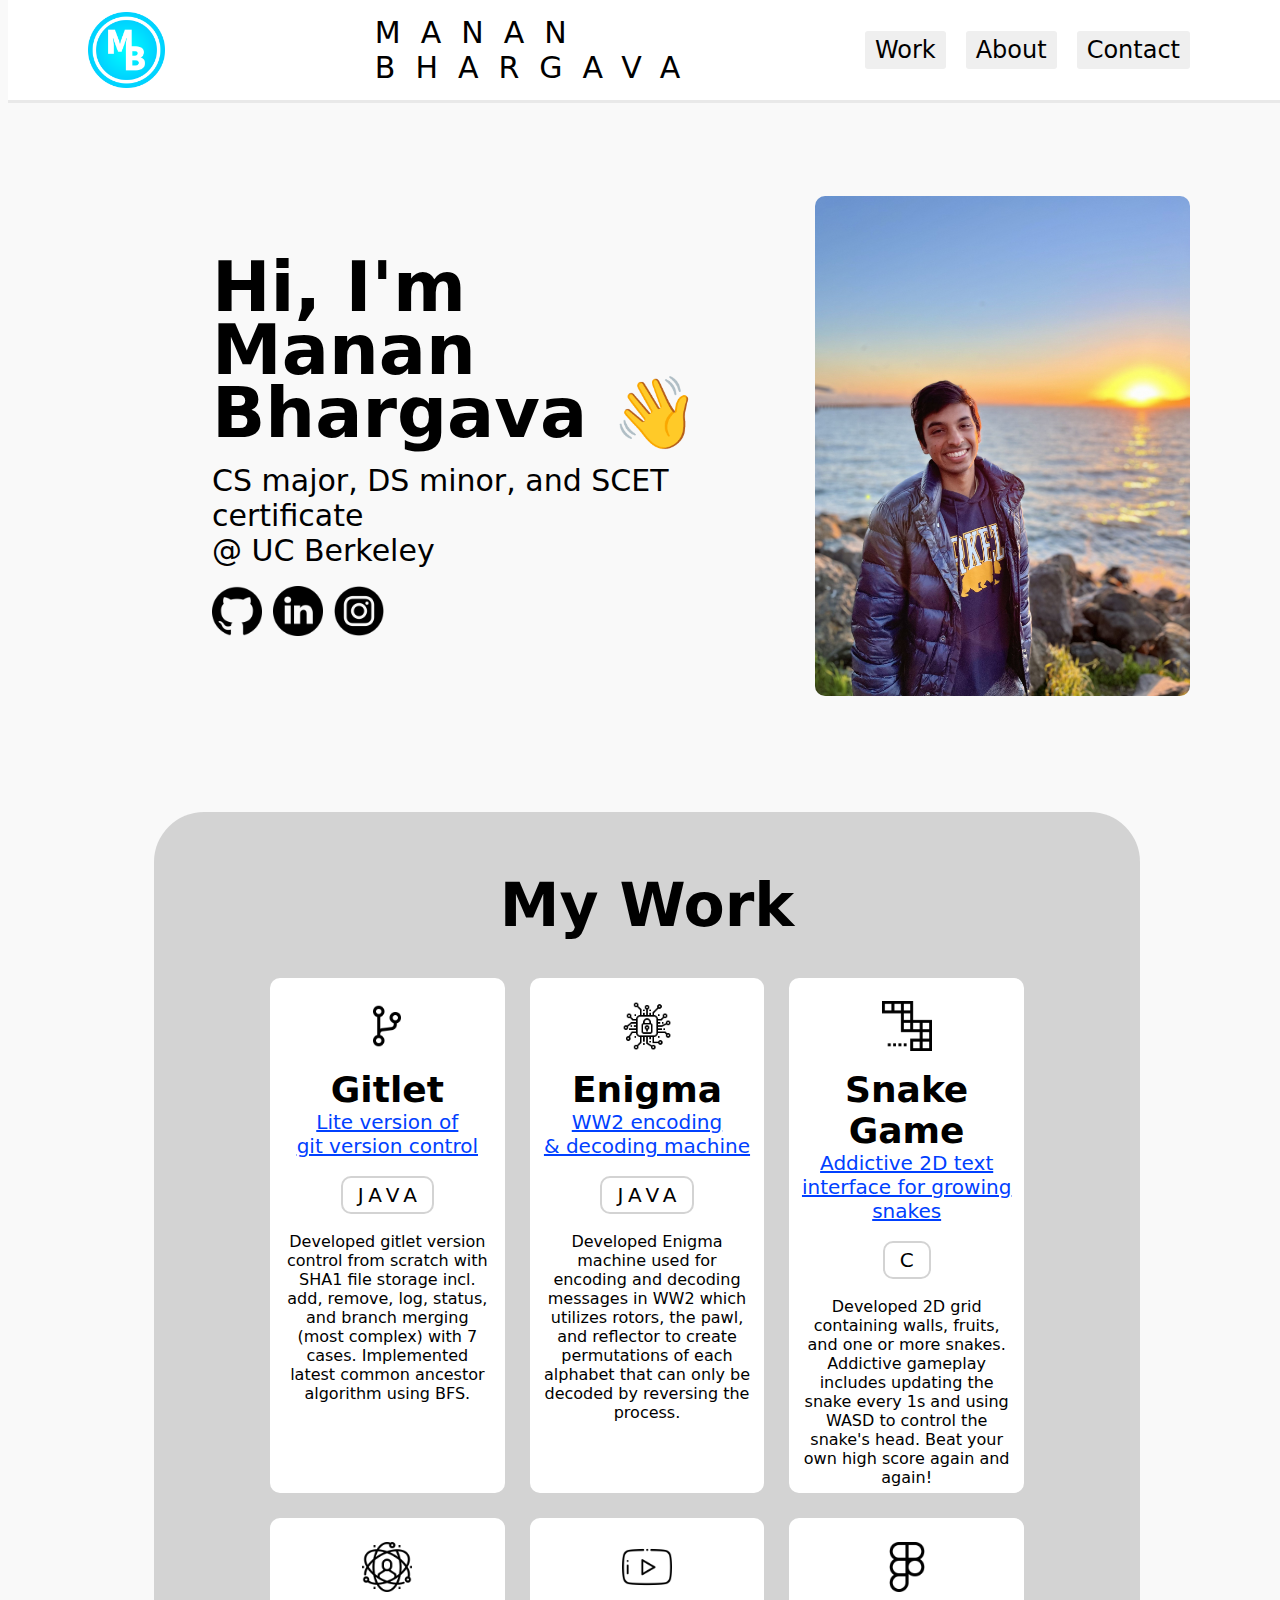
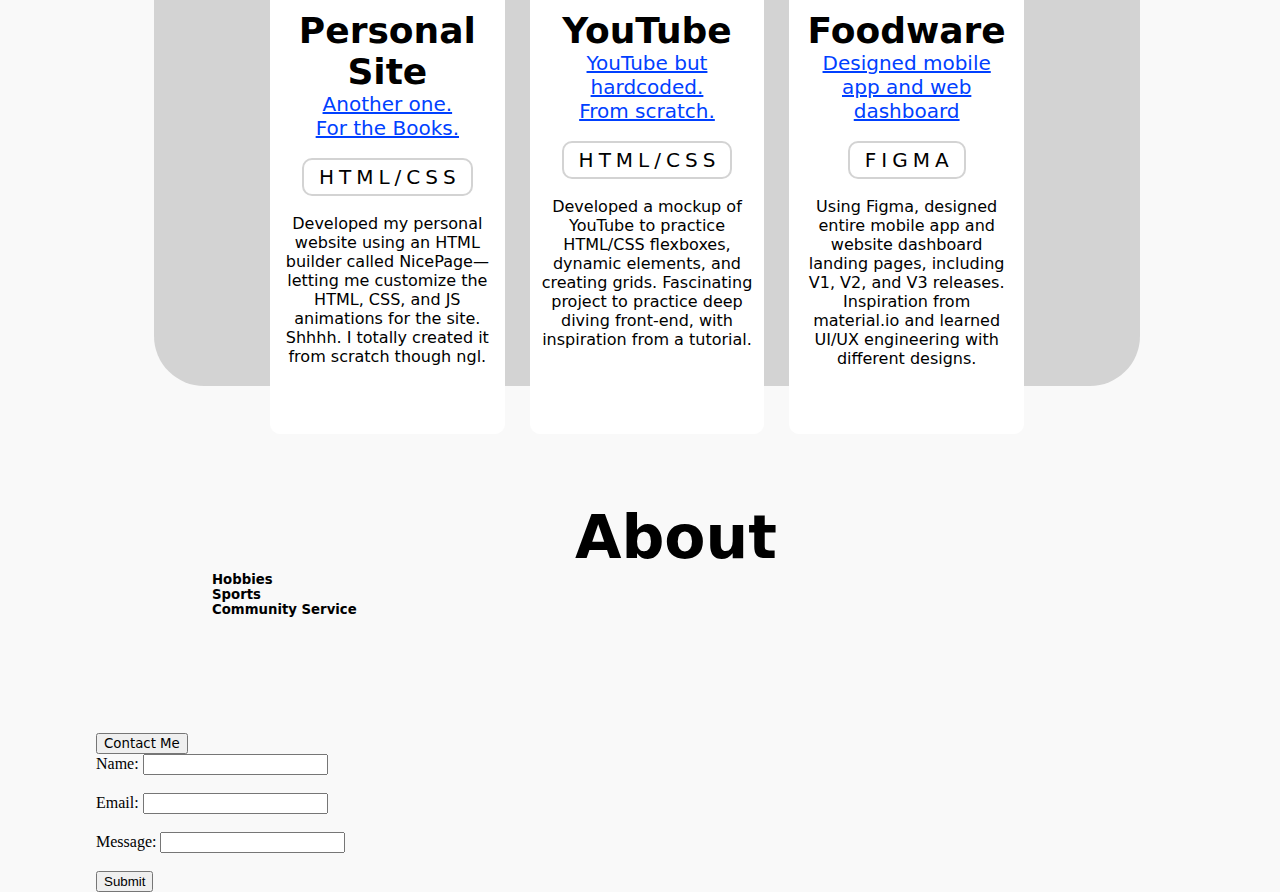
==== index.html @ b3841c80 "finished work section" ====
<!DOCTYPE html>

<html>
  <head>
    <title>Manan Bhargava</title>
    <link rel="stylesheet" href="styles.css">
  </head>
  
  <body>
    <header class="header">
      <div class="logo-container">
        <img class="logo-icon" src="/images/mb-logo.png">
      </div>

      <div class="name-container">
        <p>MANAN BHARGAVA</p>
      </div>

      <nav class="nav-container">
        <!-- create buttons -->
        <button class="nav-button">Work</button>
        <button class="nav-button">About</button>
        <button class="nav-button">Contact</button>
      </nav>
    </header>

    <div class="hello-section block">
      <div class="left-hello-section">
        <h1 class="hello-title">Hi, I'm
          <br>Manan Bhargava 👋</h1>
        <br>
        <h3 class="hello-subtitle">CS major, DS minor, and SCET certificate
           <br> @ UC Berkeley</h3>
        <br>
        <div class="social-grid">
          <img class="social-icon" src="images/github-icon.png">
          <img class="social-icon" src="images/linkedin-icon.png">
          <img class="social-icon" src="images/instagram-icon.png">
        </div>
      </div>
      <div class="right-hello-section">
        <img class="home-pic" src="/images/manan-sunset.jpeg">
      </div>
    </div>

    <div class="work-section block">
      <h2 class="section-title">My Work</h2>
      <div class="grid-container">
        <div class="grid-item">
          <img class="project-icon" src="/images/git-icon.png">
          <br>
          <h3 class="project-title">Gitlet</h3>
          <a class="project-subtitle" target="_blank" href="https://www.freecodecamp.org/news/what-is-git-learn-git-version-control/">
            Lite version of <br> git version control
          </a>
          <br>
          <div class="project-language-container">
            <h5 class="project-language">JAVA</h5>
          </div>
          <br>
          <div class="project-description">
            <p>Developed gitlet version control from scratch with SHA1 file storage incl. add, remove, log, status, and branch merging (most complex) with 7 cases. Implemented latest common ancestor algorithm using BFS.
            </p>
          </div>
        </div>
        <div class="grid-item">
          <img class="project-icon" src="/images/enigma-icon.png">
          <br>
          <h3 class="project-title">Enigma</h3>
          <a class="project-subtitle" target="_blank" href=https://www.youtube.com/watch?v=G2_Q9FoD-oQ&ab_channel=Numberphile">
            WW2 encoding <br> & decoding machine
          </a>
          <br>
          <div class="project-language-container">
            <h5 class="project-language">JAVA</h5>
          </div>
          <br>
          <div class="project-description">
            <p>Developed Enigma machine used for encoding and decoding messages in WW2 which utilizes rotors, the pawl, and reflector to create permutations of each alphabet that can only be decoded by reversing the process.</p>
          </div>
        </div>
        <div class="grid-item">
          <img class="project-icon" src="/images/snake-icon.png">
          <br>
          <h3 class="project-title">Snake Game</h3>
          <a class="project-subtitle" target="_blank" href="https://www.xarg.org/project/html5-snake/">
            Addictive 2D text interface for growing snakes
          </a>
          <br>
          <div class="project-language-container">
            <h5 class="project-language">C</h5>
          </div>
          <br>
          <div class="project-description">
            <p>Developed 2D grid containing walls, fruits, and one or more snakes. Addictive gameplay includes updating the snake every 1s and using WASD to control the snake's head. Beat your own high score again and again! </p>
          </div>
        </div>
        <div class="grid-item">
          <img class="project-icon" src="/images/personal-icon.png">
          <br>
          <h3 class="project-title">Personal Site</h3>
          <a class="project-subtitle" target="_blank" href="https://mananbhargava.com/">
            Another one.<br> For the Books.
          </a>
          <br>
          <div class="project-language-container">
            <h5 class="project-language">HTML/CSS</h5>
          </div>
          <br>
          <div class="project-description">
            <p>Developed my personal website using an HTML builder called NicePage—letting me customize the HTML, CSS, and JS animations for the site. Shhhh. I totally created it from scratch though ngl.</p>
          </div>
        </div>
        <div class="grid-item">
          <img class="project-icon" src="/images/youtube-icon.png">
          <br>
          <h3 class="project-title">YouTube</h3>
          <a class="project-subtitle" target="_blank" href="https://mananbhargava.com/">
            YouTube but hardcoded. <br> From scratch.
          </a>
          <br>
          <div class="project-language-container">
            <h5 class="project-language">HTML/CSS</h5>
          </div>
          <br>
          <div class="project-description">
            <p>Developed a mockup of YouTube to practice HTML/CSS flexboxes, dynamic elements, and creating grids. Fascinating project to practice deep diving front-end, with inspiration from a tutorial.</p>
          </div>
        </div>
        <div class="grid-item">
          <img class="project-icon" src="/images/figma-icon.png">
          <br>
          <h3 class="project-title">Foodware</h3>
          <a class="project-subtitle" target="_blank" href="https://mananb77.github.io/youtube-mockup/">
            Designed mobile app and web dashboard
          </a>
          <br>
          <div class="project-language-container">
            <h5 class="project-language">FIGMA</h5>
          </div>
          <br>
          <div class="project-description">
            <p>Using Figma, designed entire mobile app and website dashboard landing pages, including V1, V2, and V3 releases. Inspiration from material.io and learned UI/UX engineering with different designs.</p>
          </div>
        </div>
      </div>
    </div>


    <div class="about-section block">
      <h2 class="section-title">About</h2>
      <!-- 3 vertical columns -->
      <h5>Hobbies</h5>
      <h5>Sports</h5>
      <h5>Community Service</h5>
    </div>

    <div class="contact-section">
      <!-- copy paste buttons for contact info here -->
      <button>Contact Me</button>
      <form>
        <label>Name:</label>
        <input type="text" id="name">
        <br>
        <br>
        <label>Email:</label>
        <input type="email" id="email">
        <br>
        <br>
        <label>Message:</label>
        <input type="text" id="message">
        <br>
        <br>
        <input type="submit">

        <!-- javascript function for modal popup for submission confirmation -->
      </form>
    </div>

  </body>
</html>
---- styles.css ----
p, h1, h2, h3, h4, h5, h6, button, a {
  font-family: Roboto, system-ui, -apple-system, BlinkMacSystemFont, 'Segoe UI', Roboto, Oxygen, Ubuntu, Cantarell, 'Open Sans', 'Helvetica Neue', sans-serif;
  margin-top: 0px;
  margin-bottom: 0px;
}

body {
  margin: 0;
  padding-top: 80px;
  padding-left: 96px;
  padding-right: 24px;
  height: 2000px;
  background-color: #F9F9F9;
}

.header {
  height: 100px;
  display: flex;
  flex-direction: row;
  justify-content: space-between;
  position: fixed;
  top: 0px;
  left: 8px;
  right: 0px;
  background-color: white;
  border-bottom-style: solid;
  border-color: rgb(233, 233, 233);
}

.block {
  padding: 10%;
}

.logo-container {
  display: flex;
  width: 20%;
  height: 100%;
  margin-left: 80px;
  margin-right: 15%;
  min-width: 50px;
}

.logo-icon {
  display: flex;
  justify-content: center;
  align-self: center;
  max-width: 80%;
  max-height: 80%;
}

.name-container {
  width: 100%;
  display: flex;
  justify-content: center;
  align-self: center;
  font-size: 30px;
  letter-spacing: 20px;
  font-weight: 200;
}

.nav-container {
  width: 50%;
  display: flex;
  justify-content: center;
  align-self: center;
  margin-right: 80px;
}

.nav-button {
  font-size: 24px;
  margin: 10px;
  border-radius: 3px;
  border-width: 0px;
  padding: 5px;
  padding-left: 10px;
  padding-right: 10px;
}

.nav-button:hover {

}

.hello-section {
  height: 25%;
  display: flex;
  flex-direction: row;
}

.left-hello-section {
  width: 60%;
  align-self: center;
}

.right-hello-section {
  width: 30%;
  padding-left: 5%;
}

.hello-title {
  font-size: 70px;
  line-height: 90%;
}

.hello-subtitle {
  font-size: 30px;
  font-weight: 500;
}

.social-grid {
  display: flex;
  flex-direction: row;
  justify-content: left;
  height: 50px;
}

.social-icon {
  max-height: 100%;
  margin-right: 2%;
}

.home-pic {
  max-height: 100%;
  border-radius: 10px;
}

.work-section {
  height: 50%;
  background-color: lightgrey;
  margin-left: 5%;
  margin-right: 10%;
  border-radius: 50px;
  padding-top: 5%;
}

.section-title {
  font-size: 60px;
  justify-content: center;
  align-self: center;
  text-align: center;
}

.grid-container {
  display: grid;
  gap: 25px;
  grid-auto-rows: 50%;
  grid-template-columns: 1fr 1fr 1fr;
  margin-top: 5%;
  grid-auto-flow: row;
}

.grid-item {
  display: flex;
  flex-direction: column;
  background-color: white;
  border-radius: 10px;
  align-items: center;
  align-self: top;
  text-align: center;
  padding: 5%;
  padding-top: 10%;
  padding-bottom: 10%;
}

.project-icon {
  height: 50px;
}

.project-title {
  font-size: 36px;
}

.project-subtitle {
  font-size: 20px;
  font-weight: 300;
  text-decoration: underline;
  color: #0040ff;
}

.project-subtitle:hover {
  cursor: pointer;
}

.project-subtitle:focus {
  color: #ffc000
}

.project-language-container {
  border-radius: 10px;
  border-width: 2px;
  border-color: lightgray;
  border-style: solid;
  padding: 5px;
  padding-left: 15px;
  padding-right: 10px;
}

.project-language {
  font-weight: 300;
  font-size: 20px;
  letter-spacing: 5px;
  text-align: center;
  align-self: center;
  align-items: center;
}
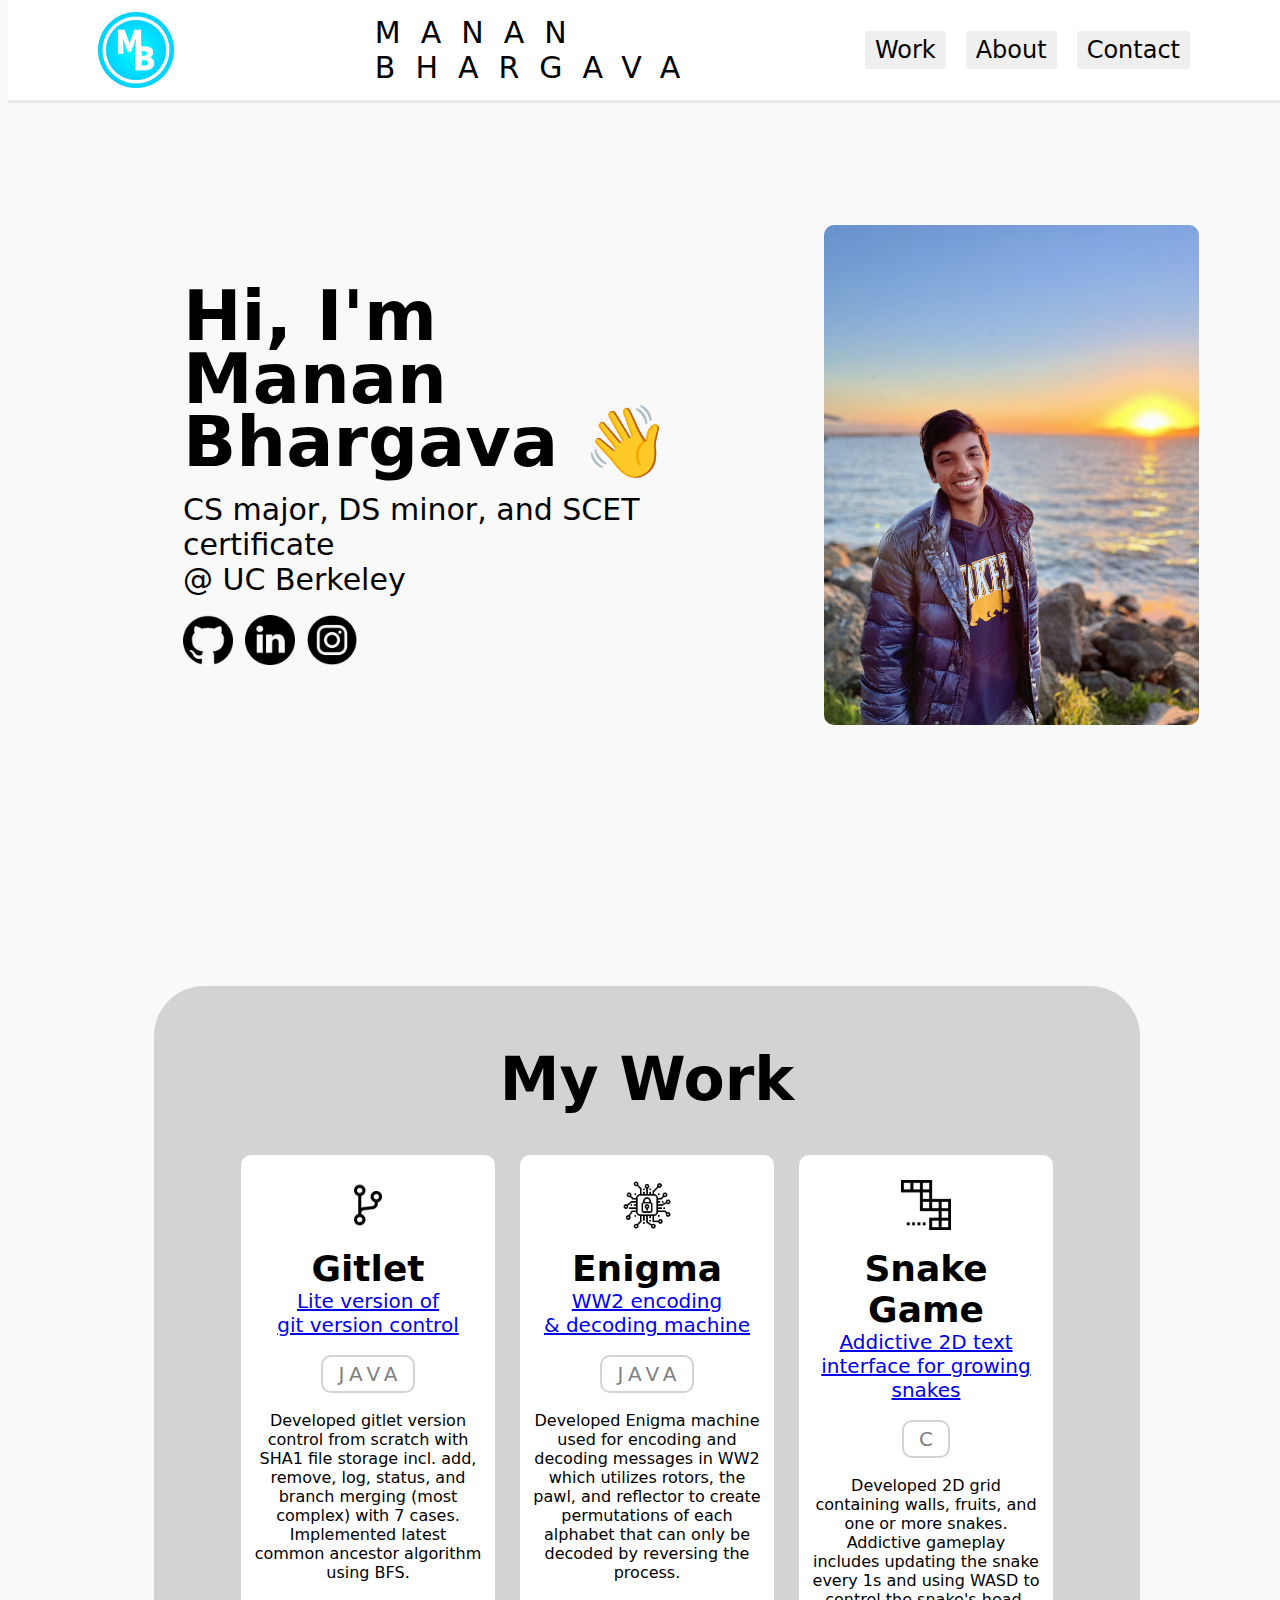
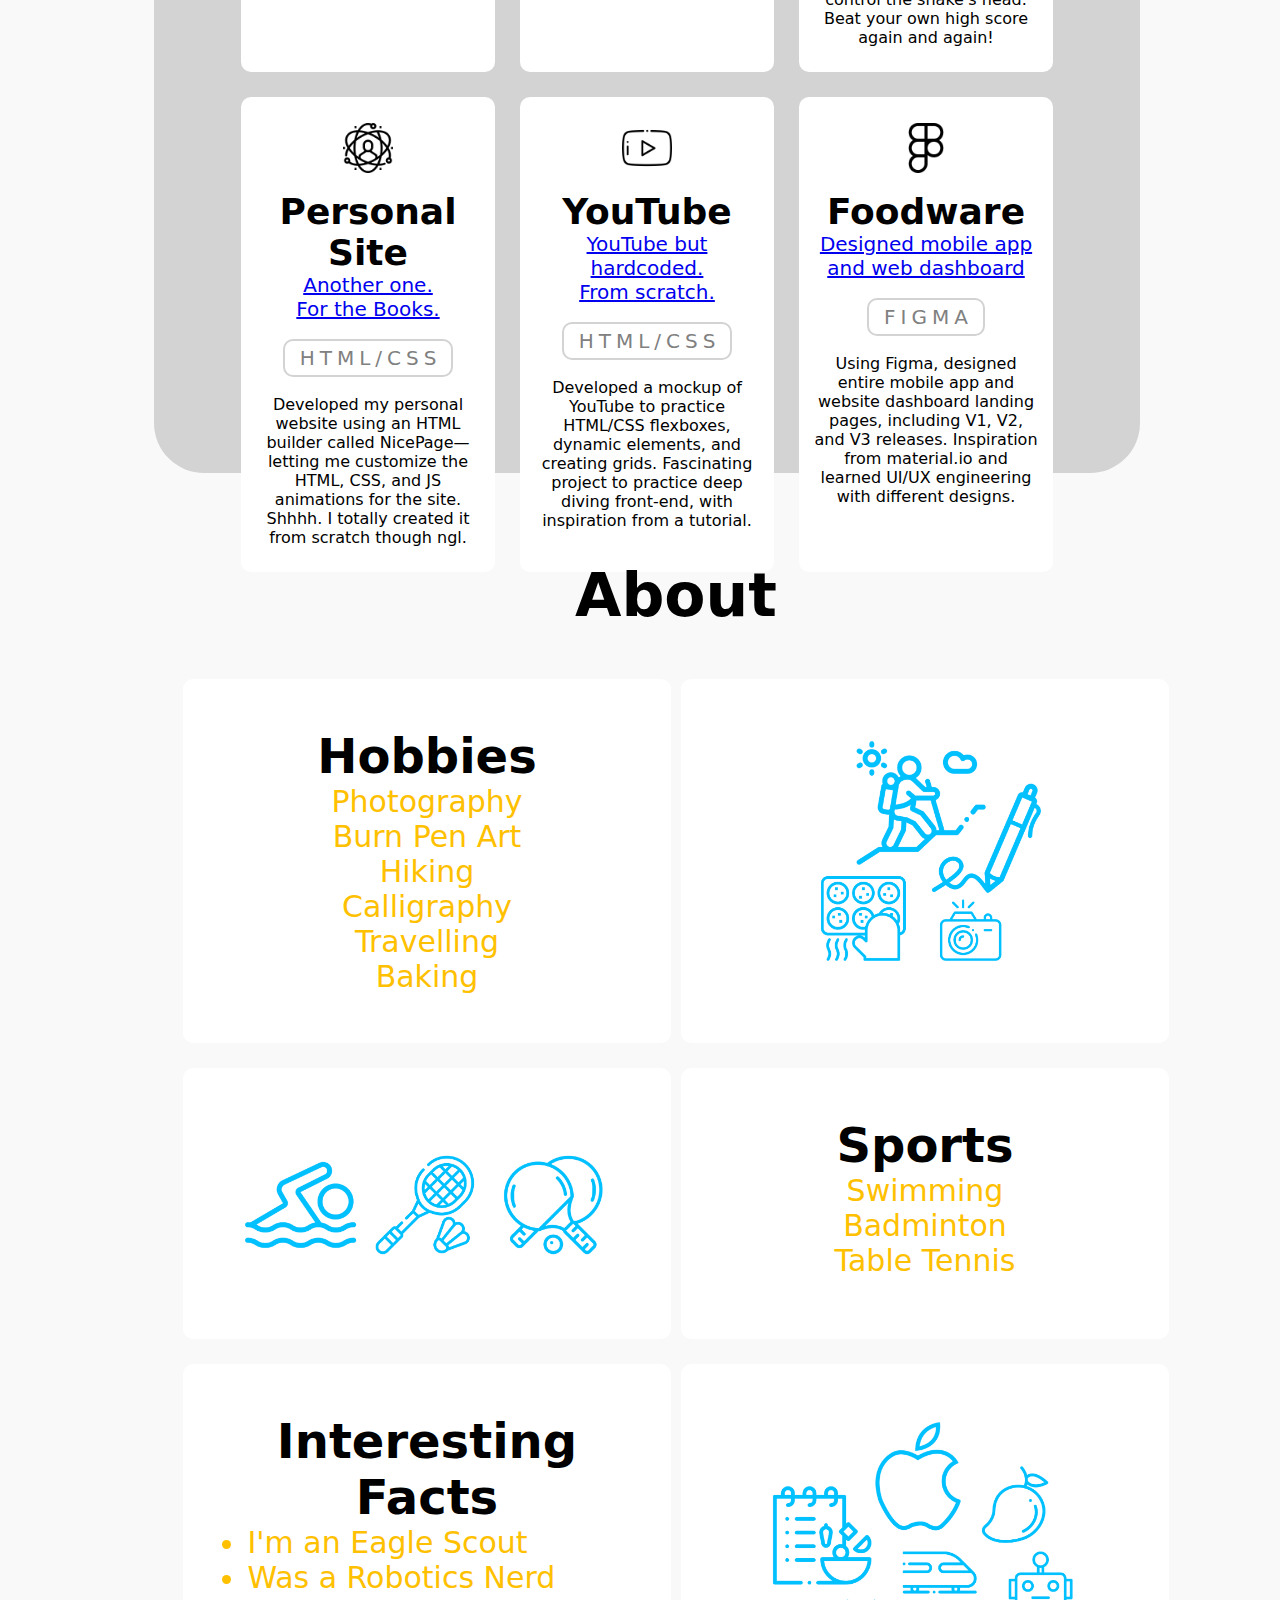
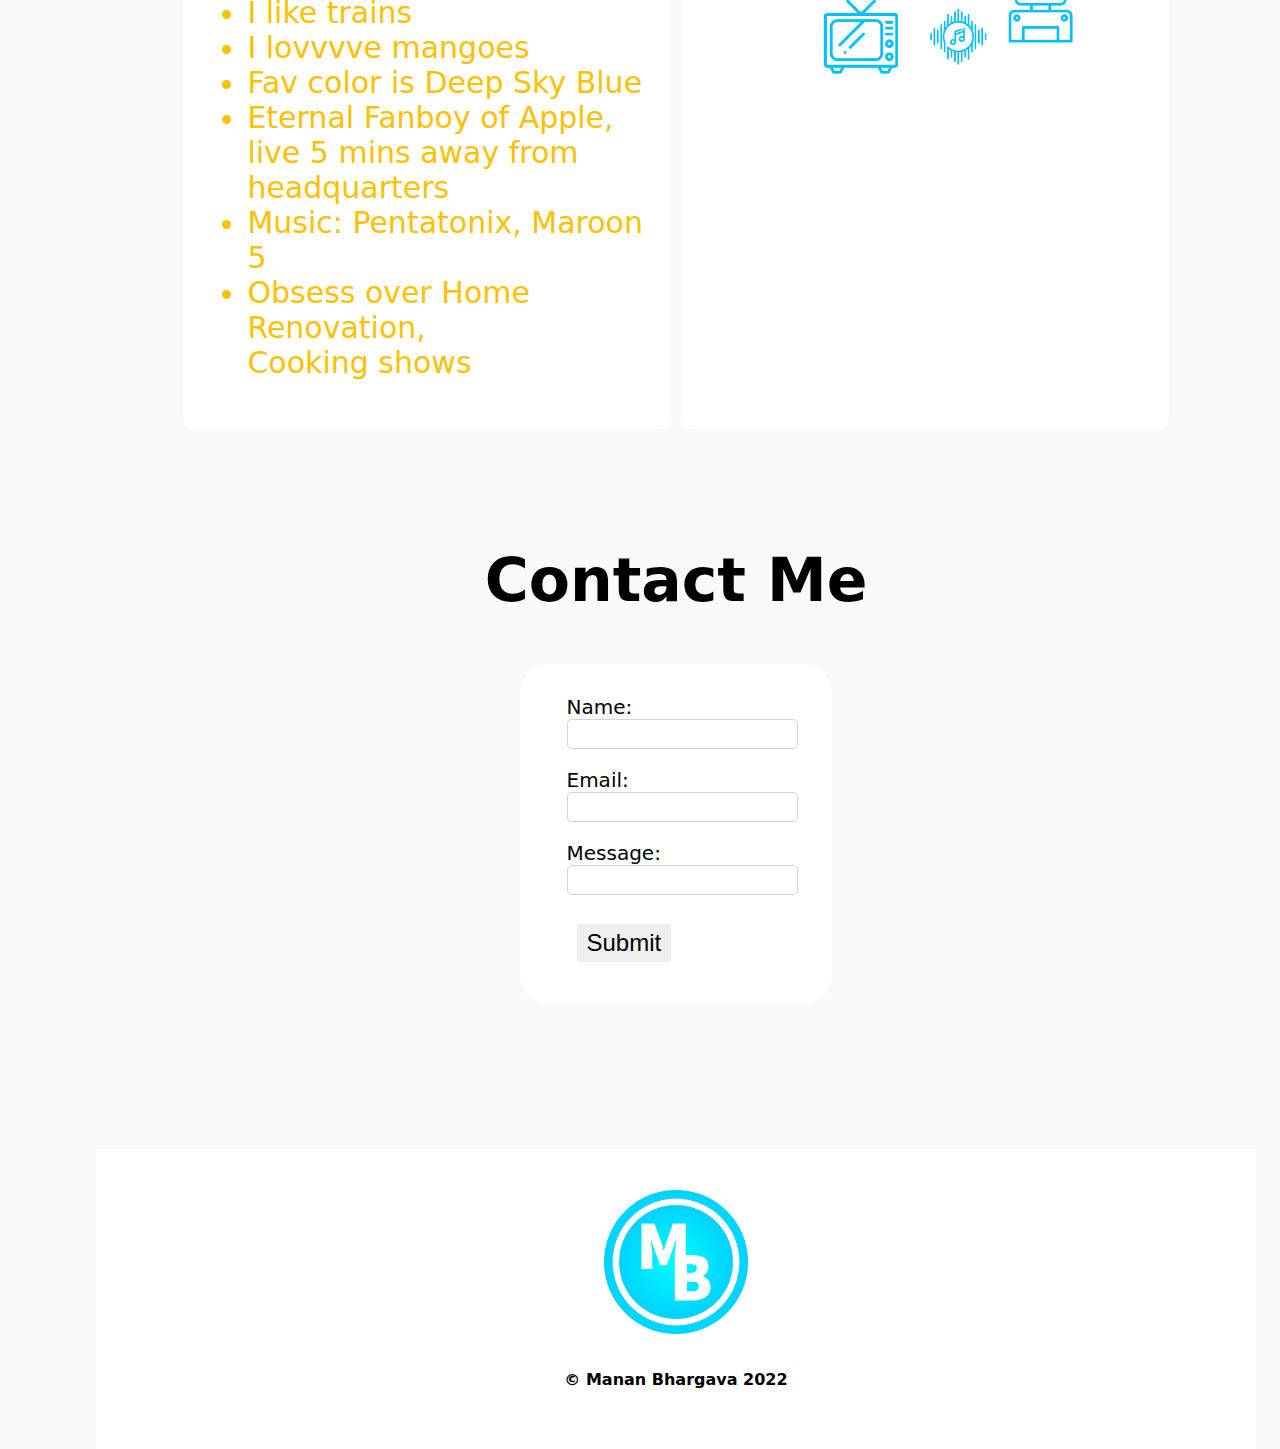
==== commit 88806020: "finished personal website" ====
--- a/index.html
+++ b/index.html
@@ -5,25 +5,24 @@
     <title>Manan Bhargava</title>
     <link rel="stylesheet" href="styles.css">
   </head>
+
+  <header class="header">
+    <div class="header-logo-container">
+      <img class="logo-icon" src="/images/mb-logo.png">
+    </div>
+
+    <div class="name-container">
+      <p>MANAN BHARGAVA</p>
+    </div>
+
+    <nav class="nav-container">
+      <button class="nav-button" target="_blank" href="https://www.youtube.com/watch?v=_MR1Dp8-F8w&ab_channel=TheOrganicChemistryTutor">Work</button>
+      <button class="nav-button" href="">About</button>
+      <button class="nav-button">Contact</button>
+    </nav>
+  </header>
   
   <body>
-    <header class="header">
-      <div class="logo-container">
-        <img class="logo-icon" src="/images/mb-logo.png">
-      </div>
-
-      <div class="name-container">
-        <p>MANAN BHARGAVA</p>
-      </div>
-
-      <nav class="nav-container">
-        <!-- create buttons -->
-        <button class="nav-button">Work</button>
-        <button class="nav-button">About</button>
-        <button class="nav-button">Contact</button>
-      </nav>
-    </header>
-
     <div class="hello-section block">
       <div class="left-hello-section">
         <h1 class="hello-title">Hi, I'm
@@ -33,9 +32,15 @@
            <br> @ UC Berkeley</h3>
         <br>
         <div class="social-grid">
-          <img class="social-icon" src="images/github-icon.png">
-          <img class="social-icon" src="images/linkedin-icon.png">
-          <img class="social-icon" src="images/instagram-icon.png">
+          <a class="social-icon" href="https://github.com/mananb77" target="_blank">
+            <img class="social-icon" src="images/github-icon.png">
+          </a>
+          <a class="social-icon" href="https://www.linkedin.com/in/manan-bhargava/" target="_blank">
+            <img class="social-icon" src="images/linkedin-icon.png">
+          </a>
+          <a class="social-icon" href="https://www.instagram.com/manan.b.photography/?hl=en" target="_blank">
+            <img class="social-icon" src="images/instagram-icon.png">
+          </a>
         </div>
       </div>
       <div class="right-hello-section">
@@ -45,11 +50,11 @@
 
     <div class="work-section block">
       <h2 class="section-title">My Work</h2>
-      <div class="grid-container">
+      <div class="grid-container" id="threevert">
         <div class="grid-item">
           <img class="project-icon" src="/images/git-icon.png">
           <br>
-          <h3 class="project-title">Gitlet</h3>
+          <h3 class="category-title">Gitlet</h3>
           <a class="project-subtitle" target="_blank" href="https://www.freecodecamp.org/news/what-is-git-learn-git-version-control/">
             Lite version of <br> git version control
           </a>
@@ -66,7 +71,7 @@
         <div class="grid-item">
           <img class="project-icon" src="/images/enigma-icon.png">
           <br>
-          <h3 class="project-title">Enigma</h3>
+          <h3 class="category-title">Enigma</h3>
           <a class="project-subtitle" target="_blank" href=https://www.youtube.com/watch?v=G2_Q9FoD-oQ&ab_channel=Numberphile">
             WW2 encoding <br> & decoding machine
           </a>
@@ -82,7 +87,7 @@
         <div class="grid-item">
           <img class="project-icon" src="/images/snake-icon.png">
           <br>
-          <h3 class="project-title">Snake Game</h3>
+          <h3 class="category-title">Snake Game</h3>
           <a class="project-subtitle" target="_blank" href="https://www.xarg.org/project/html5-snake/">
             Addictive 2D text interface for growing snakes
           </a>
@@ -98,7 +103,7 @@
         <div class="grid-item">
           <img class="project-icon" src="/images/personal-icon.png">
           <br>
-          <h3 class="project-title">Personal Site</h3>
+          <h3 class="category-title">Personal Site</h3>
           <a class="project-subtitle" target="_blank" href="https://mananbhargava.com/">
             Another one.<br> For the Books.
           </a>
@@ -114,8 +119,8 @@
         <div class="grid-item">
           <img class="project-icon" src="/images/youtube-icon.png">
           <br>
-          <h3 class="project-title">YouTube</h3>
-          <a class="project-subtitle" target="_blank" href="https://mananbhargava.com/">
+          <h3 class="category-title">YouTube</h3>
+          <a class="project-subtitle" target="_blank" href="https://mananb77.github.io/youtube-mockup/">
             YouTube but hardcoded. <br> From scratch.
           </a>
           <br>
@@ -130,8 +135,8 @@
         <div class="grid-item">
           <img class="project-icon" src="/images/figma-icon.png">
           <br>
-          <h3 class="project-title">Foodware</h3>
-          <a class="project-subtitle" target="_blank" href="https://mananb77.github.io/youtube-mockup/">
+          <h3 class="category-title">Foodware</h3>
+          <a class="project-subtitle" target="_blank" href="https://www.foodwaretogo.com/">
             Designed mobile app and web dashboard
           </a>
           <br>
@@ -149,33 +154,100 @@
 
     <div class="about-section block">
       <h2 class="section-title">About</h2>
-      <!-- 3 vertical columns -->
-      <h5>Hobbies</h5>
-      <h5>Sports</h5>
-      <h5>Community Service</h5>
-    </div>
-
-    <div class="contact-section">
-      <!-- copy paste buttons for contact info here -->
-      <button>Contact Me</button>
-      <form>
-        <label>Name:</label>
-        <input type="text" id="name">
-        <br>
-        <br>
-        <label>Email:</label>
-        <input type="email" id="email">
-        <br>
-        <br>
-        <label>Message:</label>
-        <input type="text" id="message">
-        <br>
-        <br>
-        <input type="submit">
-
-        <!-- javascript function for modal popup for submission confirmation -->
-      </form>
-    </div>
-
+      <div class="grid-container" id="twovert">
+        <div class="grid-item">
+          <h5 class="about-title">Hobbies</h5>
+          <p id="yellow">Photography</p>
+          <p id="yellow">Burn Pen Art</p>
+          <p id="yellow">Hiking</p>
+          <p id="yellow">Calligraphy</p>
+          <p id="yellow">Travelling</p>
+          <p id="yellow">Baking</p>
+        </div>
+        <div class="grid-item">
+          <img class="about-img" src="/images/hobbies.png">
+        </div>
+        
+        <div class="grid-item">
+          <img class="sports-img" src="/images/sports.png">
+        </div>
+        <div class="grid-item">
+          <h5 class="about-title">Sports</h5>
+          <p id="yellow">Swimming</p>
+          <p id="yellow">Badminton</p>
+          <p id="yellow">Table Tennis</p>
+        </div>
+
+        <div class="grid-item">
+          <h5 class="about-title">Interesting Facts</h5>
+          <ul class="list" id="yellow">
+            <li>I'm an Eagle Scout</li>
+            <li>Was a Robotics Nerd</li>
+            <li>I like trains</li>
+            <li>I lovvvve mangoes</li>
+            <li>Fav color is Deep Sky Blue</li>
+            <li>Eternal Fanboy of Apple, <br>live 5 mins away from headquarters</li>
+            <li>Music: Pentatonix, Maroon 5</li>
+            <li>Obsess over Home Renovation, <br> Cooking shows</li>
+          </ul>
+        </div>
+        <div class="grid-item">
+          <img class="facts-img" src="/images/facts.png">
+        </div>
+      </div>
+    </div>
+
+    <div class="contact-section block">
+      <h2 class="section-title">Contact Me</h2>
+      <div class="grid-container" id="threevert">
+        <div class="grid-item" id="background-gray"></div>
+        <div class="grid-item" id="contact-form-section">
+          <form class="contact-form">
+            <label class="form-label">Name:</label>
+            <br>
+            <input type="text" id="name" class="form-input">
+            <br>
+            <br>
+            <label class="form-label">Email:</label>
+            <br>
+            <input class="form-input" type="email" id="email">
+            <br>
+            <br>
+            <label class="form-label">Message:</label>
+            <br>
+            <input class="form-input" type="text" id="message">
+            <br>
+            <br>
+            <input class="nav-button" type="submit" onclick="confirmation()">
+            <p id="popup"></p>
+            <script>
+              function confirmation() {
+                let txt = "";
+                if (confirm("Are you sure you want to submit?")) {
+                  txt = "You pressed YESS!";
+                } else {
+                  txt = "You pressed CANCEL :'((";
+                }
+                document.getElementById("popup").innerHTML = txt;
+              }
+            </script>
+          </form>
+        </div>
+        <div class="grid-item" id="background-gray"></div>
+      </div>
+    </div>
   </body>
+
+  <footer class="footer">
+    <div class="footer-logo-container">
+      <img class="logo-icon" src="/images/mb-logo.png">
+    </div>
+    <br>
+    <div>
+      <h4 id="white">© Manan Bhargava 2022</h4>
+    </div>
+    <br>
+    <br>
+  </footer>
+
 </html>--- a/styles.css
+++ b/styles.css
@@ -1,4 +1,4 @@
-p, h1, h2, h3, h4, h5, h6, button, a {
+p, h1, h2, h3, h4, h5, h6, button, a, li, ul, form {
   font-family: Roboto, system-ui, -apple-system, BlinkMacSystemFont, 'Segoe UI', Roboto, Oxygen, Ubuntu, Cantarell, 'Open Sans', 'Helvetica Neue', sans-serif;
   margin-top: 0px;
   margin-bottom: 0px;
@@ -27,23 +27,44 @@
   border-color: rgb(233, 233, 233);
 }
 
+.footer {
+  height: 300px;
+  background-color: white;
+  display: flex;
+  flex-direction: column;
+  justify-content: center;
+  align-self: center;
+  align-items: center;
+}
+
 .block {
-  padding: 10%;
-}
-
-.logo-container {
-  display: flex;
+  padding: 7.5%;
+  padding-bottom: 2.5%;
+}
+
+.header-logo-container {
+  display: flex;
+  align-self: center;
+  justify-content: center;
   width: 20%;
   height: 100%;
   margin-left: 80px;
   margin-right: 15%;
-  min-width: 50px;
+}
+
+.footer-logo-container {
+  display: flex;
+  width: 20%;
+  height: 60%;
+  align-self: center;
+  justify-content: center;
+  padding-right: 0px;
 }
 
 .logo-icon {
   display: flex;
-  justify-content: center;
-  align-self: center;
+  align-self: center;
+  justify-content: center;
   max-width: 80%;
   max-height: 80%;
 }
@@ -77,13 +98,15 @@
 }
 
 .nav-button:hover {
-
+  cursor: pointer;
 }
 
 .hello-section {
+  margin-top: 5%;
   height: 25%;
   display: flex;
   flex-direction: row;
+  margin-bottom: 20%;
 }
 
 .left-hello-section {
@@ -116,6 +139,10 @@
 .social-icon {
   max-height: 100%;
   margin-right: 2%;
+}
+
+.social-icon:hover {
+  cursor: pointer;
 }
 
 .home-pic {
@@ -141,11 +168,19 @@
 
 .grid-container {
   display: grid;
-  gap: 25px;
-  grid-auto-rows: 50%;
-  grid-template-columns: 1fr 1fr 1fr;
   margin-top: 5%;
   grid-auto-flow: row;
+}
+
+#threevert {
+  gap: 25px;
+  grid-template-columns: 1fr 1fr 1fr;
+}
+
+#twovert {
+  grid-template-columns: 1fr 1fr;
+  gap: 10px;
+  row-gap: 25px;
 }
 
 .grid-item {
@@ -165,7 +200,7 @@
   height: 50px;
 }
 
-.project-title {
+.category-title {
   font-size: 36px;
 }
 
@@ -173,15 +208,18 @@
   font-size: 20px;
   font-weight: 300;
   text-decoration: underline;
+}
+
+.a:visited {
   color: #0040ff;
 }
 
-.project-subtitle:hover {
+.a:hover {
   cursor: pointer;
 }
 
-.project-subtitle:focus {
-  color: #ffc000
+.a:focus {
+  color: #ffc000;
 }
 
 .project-language-container {
@@ -194,6 +232,10 @@
   padding-right: 10px;
 }
 
+.about-title {
+  font-size: 48px;
+}
+
 .project-language {
   font-weight: 300;
   font-size: 20px;
@@ -201,7 +243,67 @@
   text-align: center;
   align-self: center;
   align-items: center;
-}
-
-
-
+  color: gray;
+}
+
+#yellow {
+  font-size: 30px;
+  font-weight: medium;
+  color: #ffc000;
+}
+
+#background-gray {
+  background-color: #F9F9F9;
+}
+
+.list {
+  text-align: left;
+  align-self: left;
+}
+
+.about-img {
+  width: 60%;
+}
+
+.sports-img {
+  width: 90%;
+}
+
+.facts-img {
+  width: 90%;
+}
+
+.contact-section {
+  margin-bottom: 10%;
+}
+
+#contact-form-section {
+  margin-top: 0%;
+  border-radius: 30px;
+}
+
+.contact-form {
+  text-align: left;
+}
+
+.form-label {
+  font-size: 20px;
+}
+
+.form-input {
+  border-radius: 5px;
+  border-color: lightgray;
+  border-style: solid;
+  border-width: 1px;
+  padding: 5px;
+  width: 100%;
+  font-size: 16px;
+}
+
+.submit-button {
+  font-size: 24px;
+  border-radius: 3px;
+  border-width: 0px;
+  padding-left: 10px;
+  padding-right: 10px;
+}
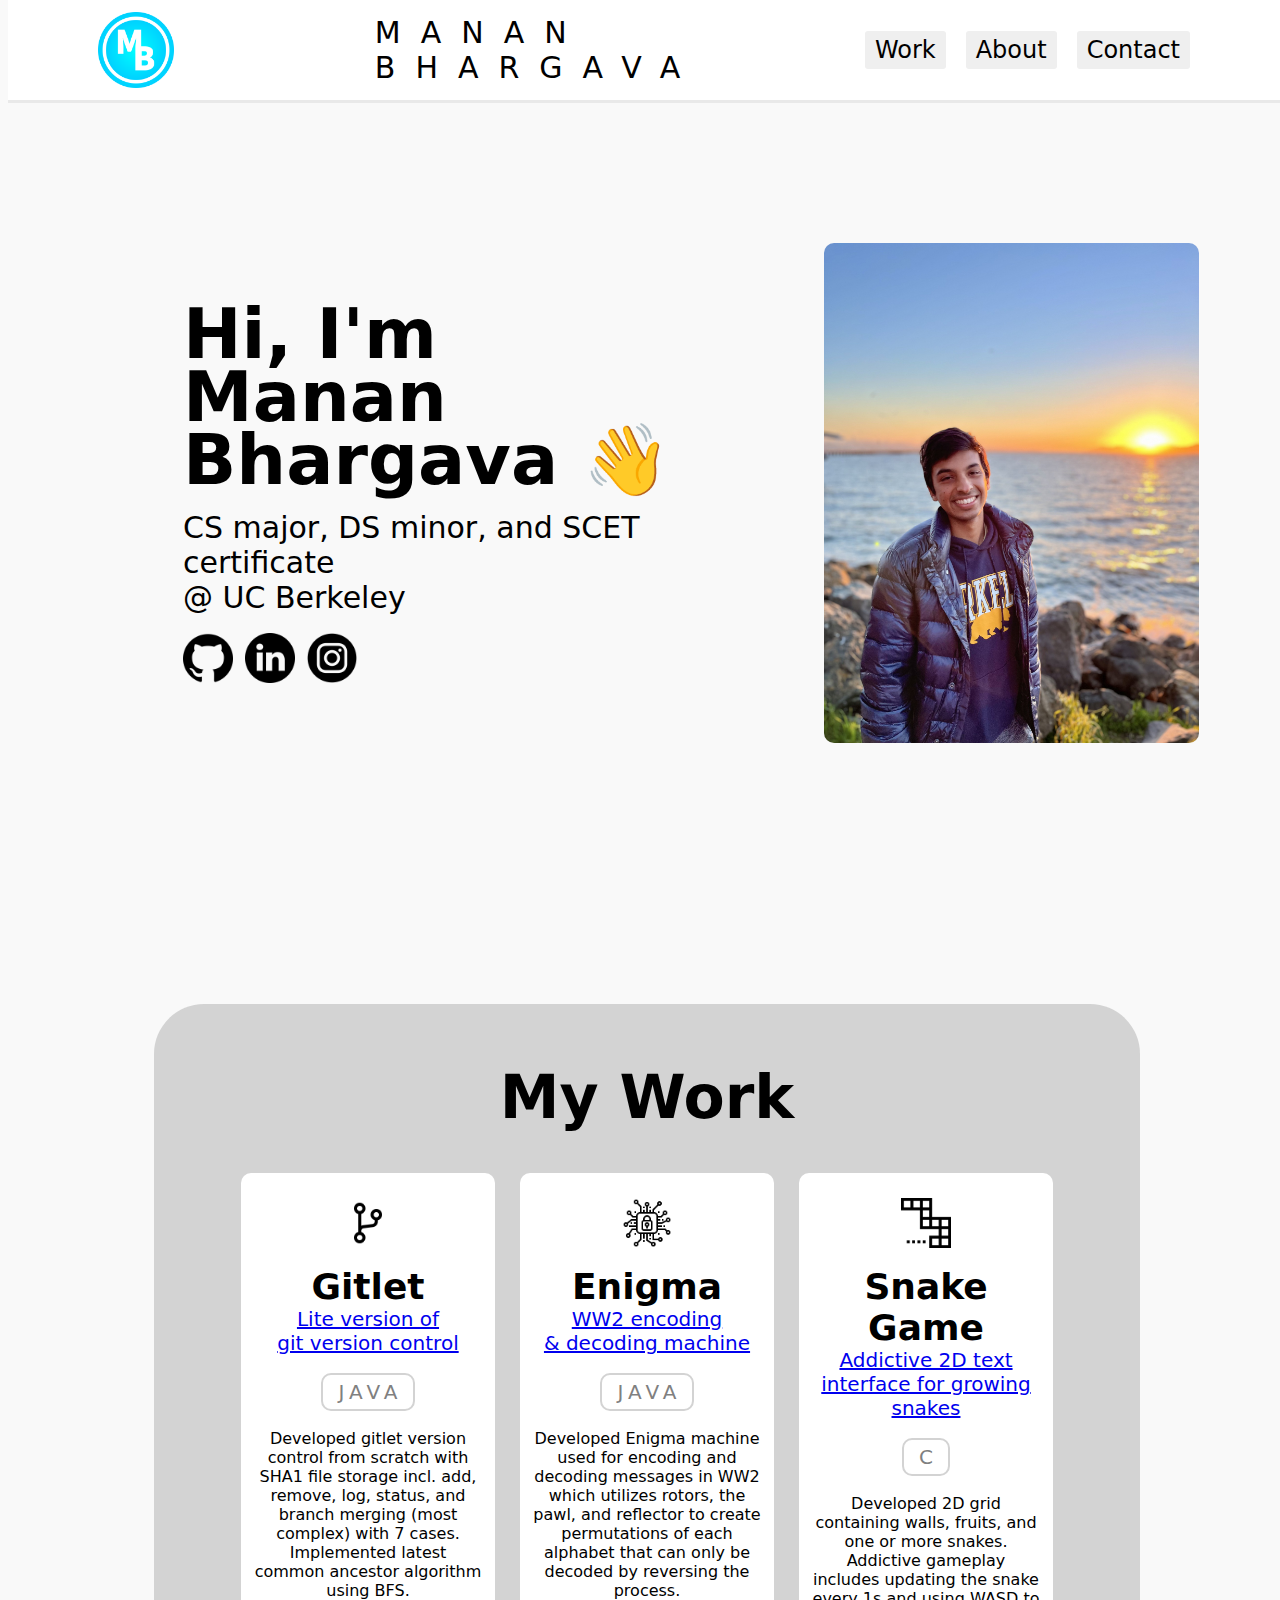
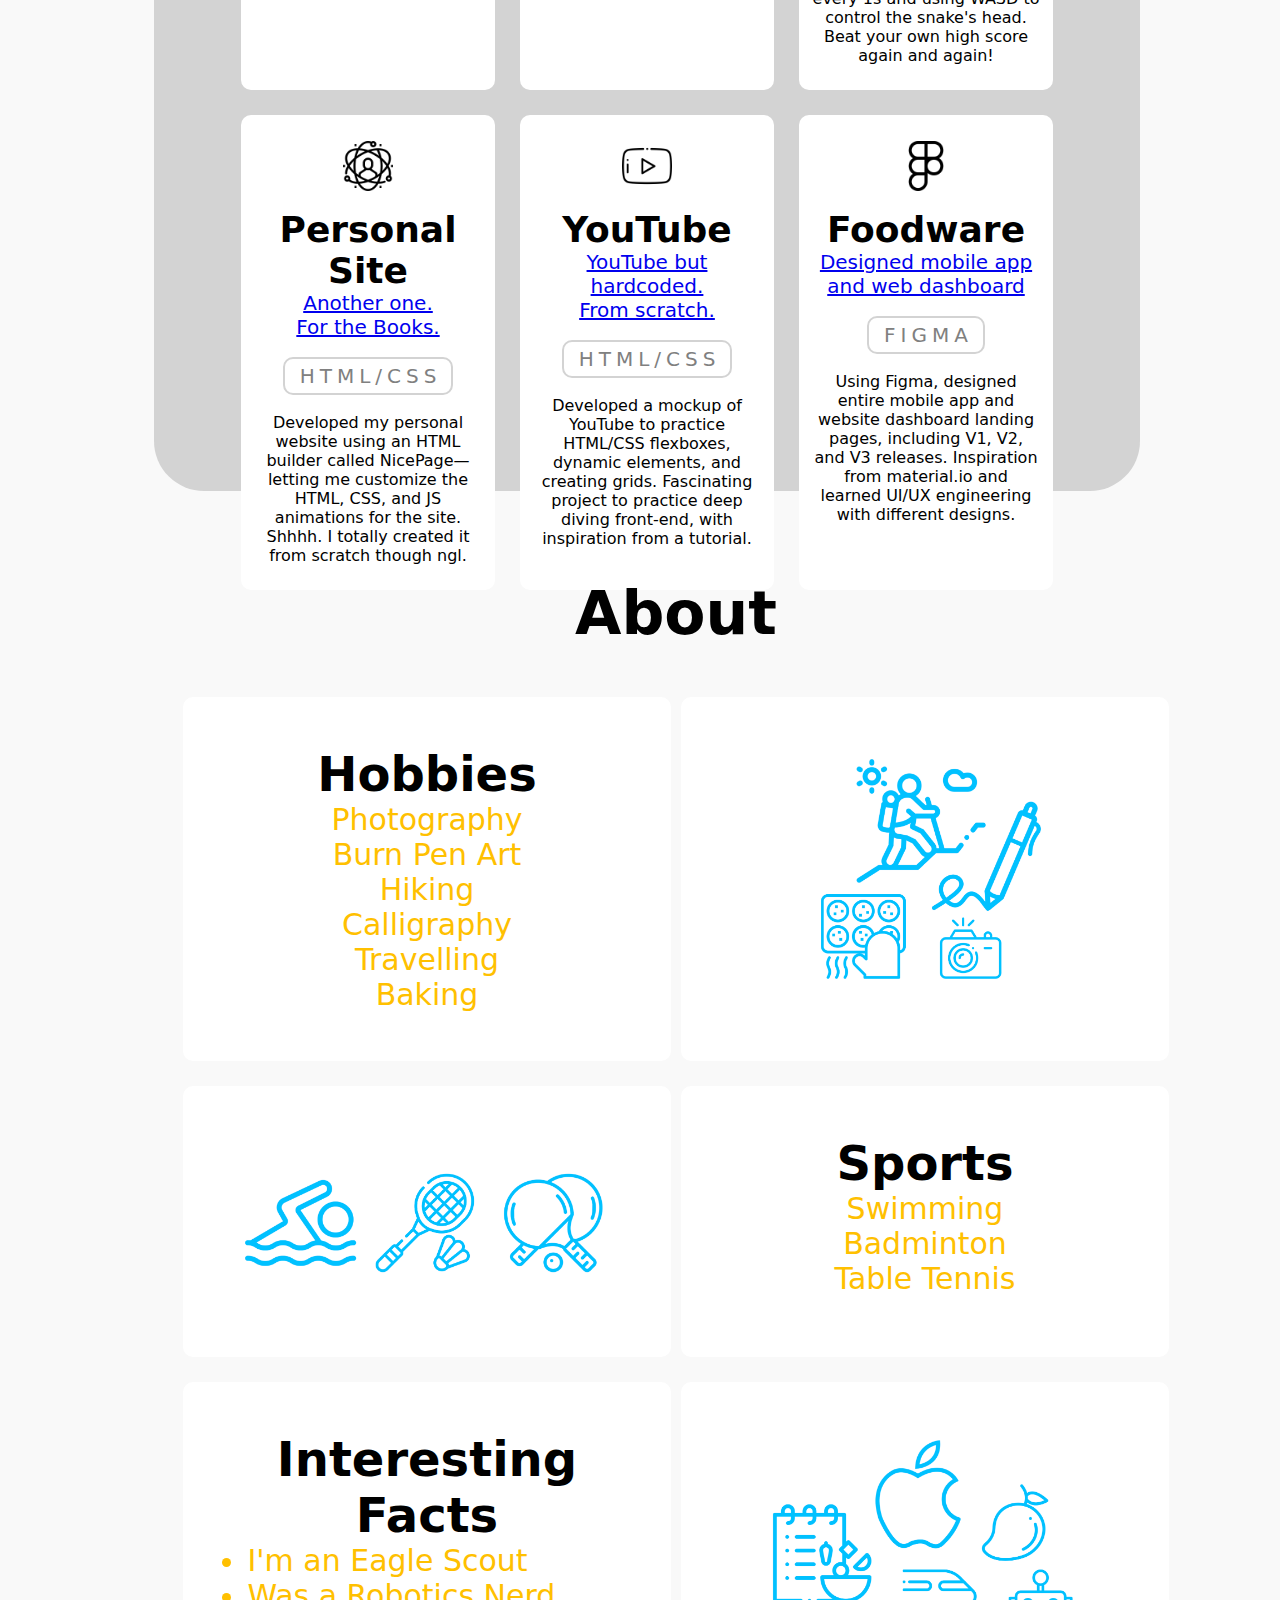
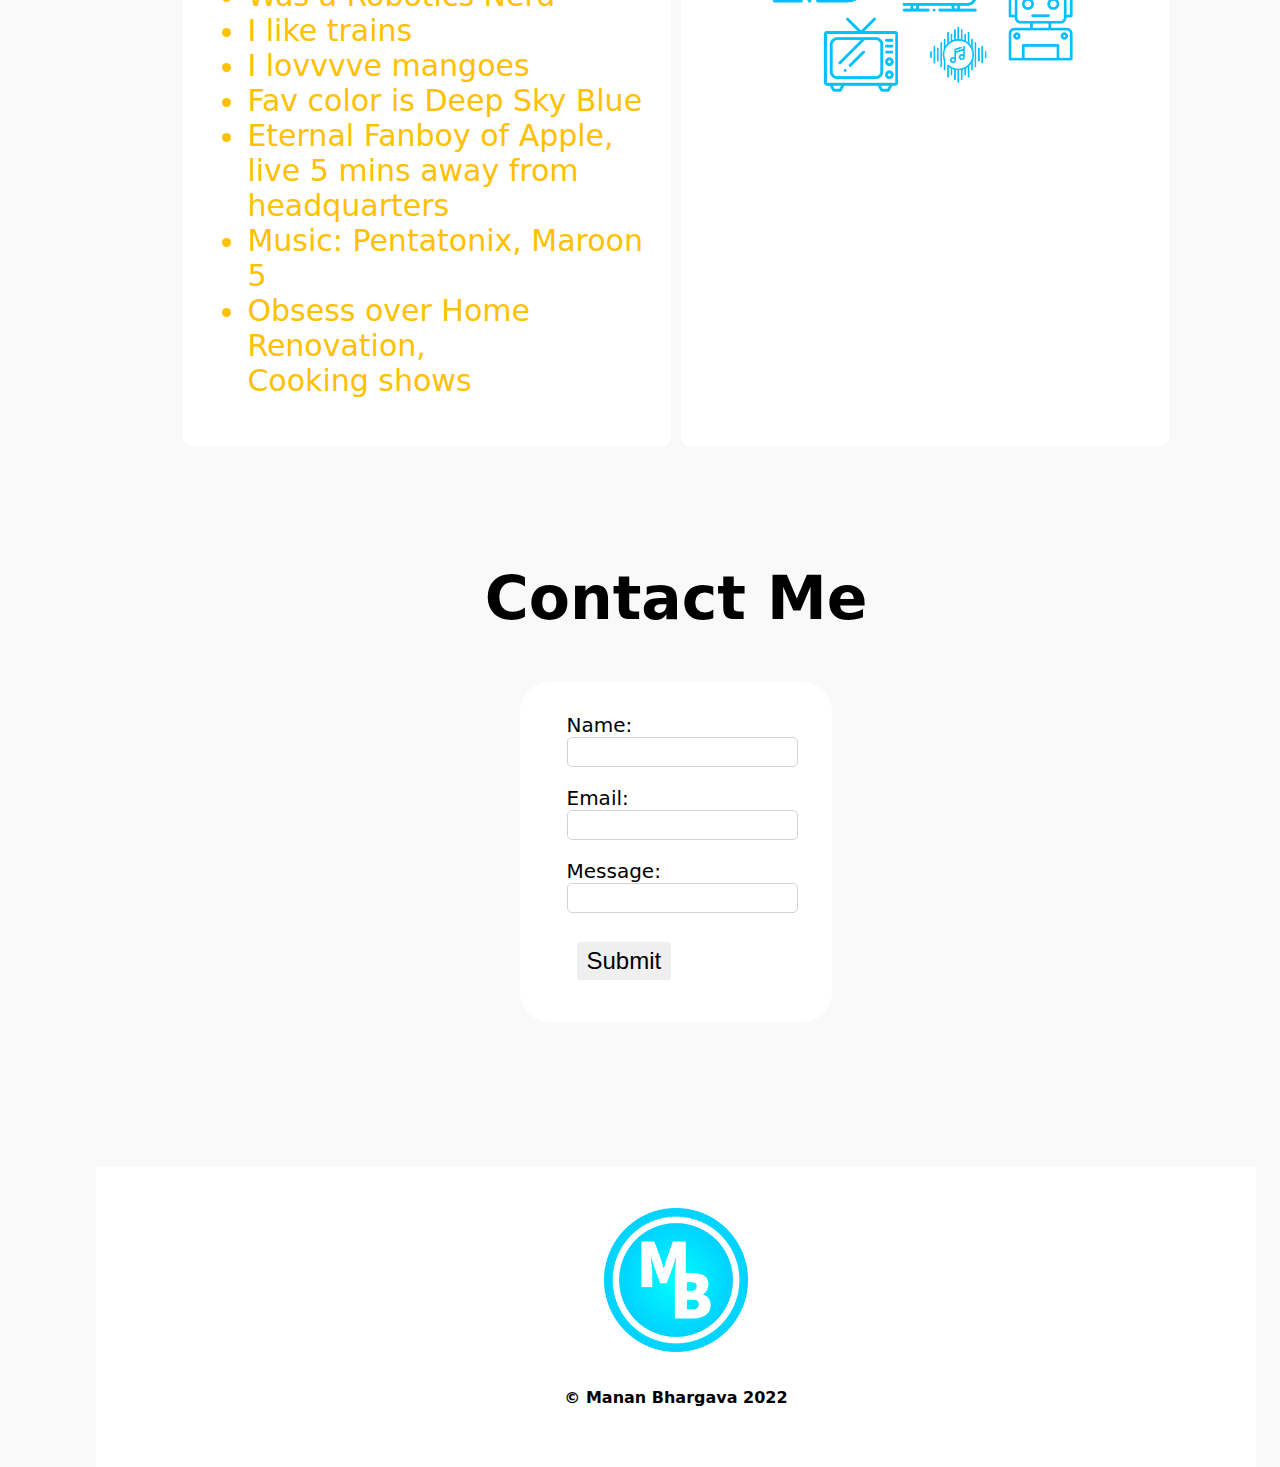
==== commit bb35b502: "more changes" ====
--- a/index.html
+++ b/index.html
@@ -3,7 +3,9 @@
 <html>
   <head>
     <title>Manan Bhargava</title>
+    <author>Manan Bhargava</author>
     <link rel="stylesheet" href="styles.css">
+    <link rel="shortcut icon" href="/images/mb-logo.png"/>
   </head>
 
   <header class="header">
